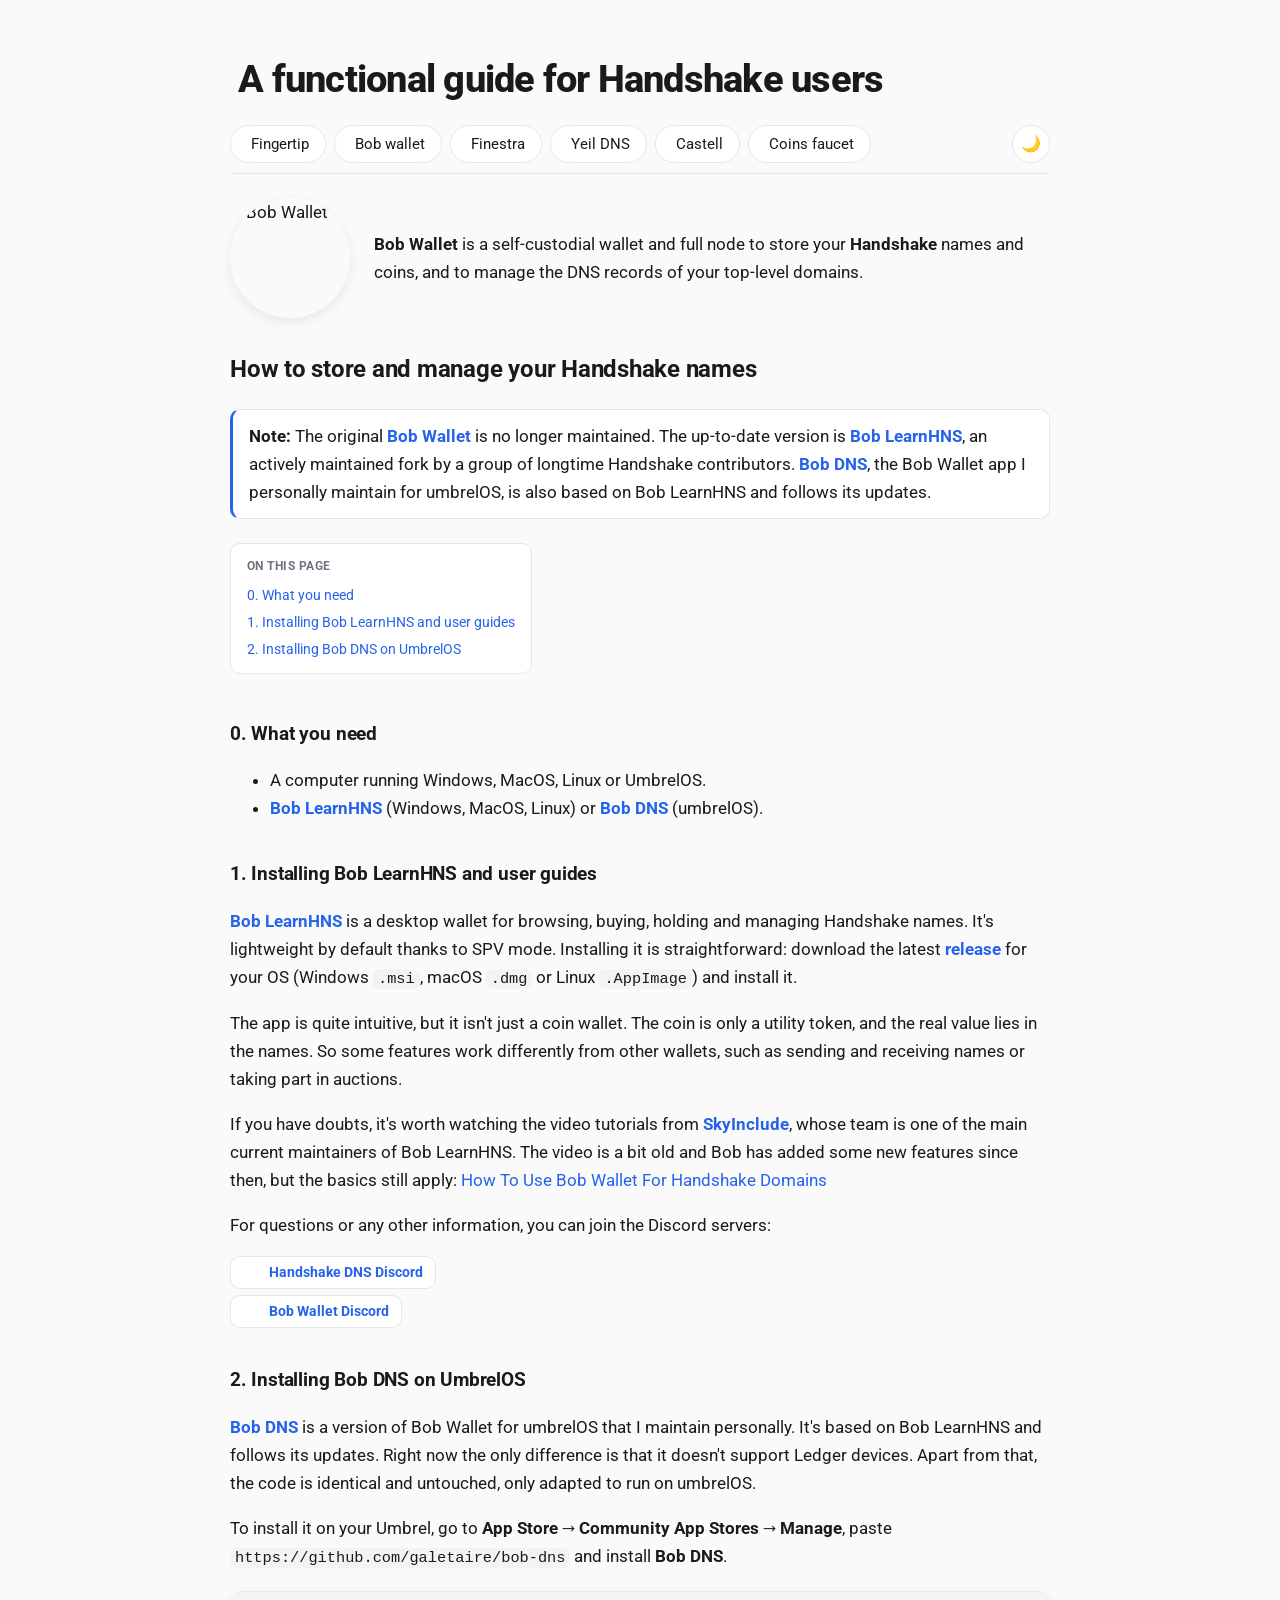
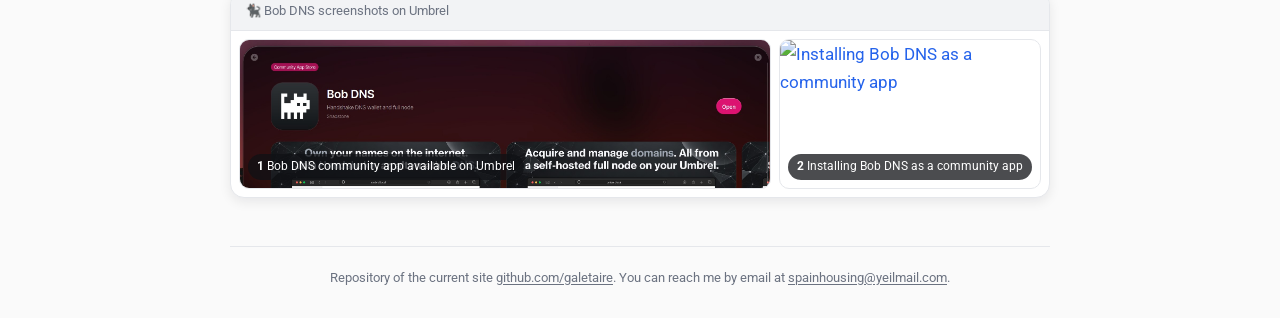
==== bobwallet.html @ e334d0a2 "Add version tags to stylesheet and script links Append ?v=20261119 to the CSS and JS links on every " ====
<!DOCTYPE html>
<html lang="en">
<head>
      <meta charset="UTF-8">
      <script>(function(){try{var t=localStorage.getItem('theme');if(t)document.documentElement.setAttribute('data-theme',t);}catch(e){}})();</script>
      <meta name="viewport" content="width=device-width, initial-scale=1.0">
      <meta name="description" content="Bob Wallet - A functional guide for Handshake users">
      <meta name="lightning" content="lnurlp:galetaire@getalby.com"/>
      <meta property="og:site_name" content="Handshake functional guide"/>
      <meta property="og:description" content="Bob Wallet - A functional guide for Handshake users" />
      <meta property="og:image" content="https://raw.githubusercontent.com/galetaire/galetaireID/refs/heads/main/public/favicon.ico">
      <link href="https://fonts.googleapis.com/css2?family=Roboto:wght@400;700&display=swap" rel="stylesheet">
      <link href="https://fonts.googleapis.com/css?family=Questrial" rel="stylesheet" type="text/css">
      <link href="styles/style.css?v=20261119" rel="stylesheet" type="text/css">
      <title>Bob Wallet - Handshake functional guide</title>
</head>
<body>
  <h1><a class="home-link" href="index.html"><img src="images/handshake-mark.png" class="icon-inline" width="60" alt=""/> A functional guide for Handshake users</a></h1>
<div class="navbar">
  <a href="fingertip.html"><img src="images/fingertip-mark.png" class="icon-inline" width="18" alt=""> Fingertip</a>
  <a href="bobwallet.html"><img src="images/bob-mark.png" class="icon-inline" width="18" alt=""> Bob wallet</a>
  <a href="finestra.html"><img src="images/finestra-mark.png" class="icon-inline" width="18" alt=""> Finestra</a>
  <a href="yeil.html"><img src="images/yeil-mark.png" class="icon-inline" width="20" alt=""> Yeil DNS</a>
  <a href="castell.html"><img src="images/castell-mark.png" class="icon-inline" width="18" alt=""> Castell</a>
  <a href="faucet.html"><img src="images/faucet-mark.png" class="icon-inline" width="18" alt=""> Coins faucet</a>
  <button id="theme-toggle" class="theme-toggle" onclick="toggleTheme()" aria-label="Toggle theme">🌙</button>
</div>

<div class="intro">
  <img src="images/bob-mark.png" alt="Bob Wallet">
  <p><b>Bob Wallet</b> is a self-custodial wallet and full node to store your <b>Handshake</b> names and coins, and to manage the DNS records of your top-level domains.</p>
</div>

<div class="guide">
<h2>How to store and manage your Handshake names</h2>

<blockquote>
  <p><strong>Note:</strong> The original <a href="https://github.com/kyokan/bob-wallet" target="_blank" rel="noopener noreferrer"><strong>Bob Wallet</strong></a> is no longer maintained. The up-to-date version is <a href="https://github.com/shadstoneofficial/bob-wallet/releases" target="_blank" rel="noopener noreferrer"><strong>Bob LearnHNS</strong></a>, an actively maintained fork by a group of longtime Handshake contributors. <a href="https://github.com/galetaire/bob-dns" target="_blank" rel="noopener noreferrer"><strong>Bob DNS</strong></a>, the Bob Wallet app I personally maintain for umbrelOS, is also based on Bob LearnHNS and follows its updates.</p>
</blockquote>

<nav class="toc" aria-label="On this page">
  <b>On this page</b>
  <ul>
    <li><a href="#what-you-need">0. What you need</a></li>
    <li><a href="#installing-learnhns">1. Installing Bob LearnHNS and user guides</a></li>
    <li><a href="#installing-bob-dns">2. Installing Bob DNS on UmbrelOS</a></li>
  </ul>
</nav>

<h3 id="what-you-need">0. What you need</h3>

<ul>
  <li>A computer running Windows, MacOS, Linux or UmbrelOS.</li>
  <li><a href="https://github.com/shadstoneofficial/bob-wallet/releases" target="_blank" rel="noopener noreferrer"><strong>Bob LearnHNS</strong></a> (Windows, MacOS, Linux) or <a href="https://github.com/galetaire/bob-dns" target="_blank" rel="noopener noreferrer"><strong>Bob DNS</strong></a> (umbrelOS).</li>
</ul>

<h3 id="installing-learnhns">1. Installing Bob LearnHNS and user guides</h3>

<p><a href="https://bobwallet.org/" target="_blank" rel="noopener noreferrer"><strong>Bob LearnHNS</strong></a> is a desktop wallet for browsing, buying, holding and managing Handshake names. It's lightweight by default thanks to SPV mode. Installing it is straightforward: download the latest <a href="https://github.com/shadstoneofficial/bob-wallet/releases" target="_blank" rel="noopener noreferrer"><strong>release</strong></a> for your OS (Windows <code>.msi</code>, macOS <code>.dmg</code> or Linux <code>.AppImage</code>) and install it.</p>

<p>The app is quite intuitive, but it isn't just a coin wallet. The coin is only a utility token, and the real value lies in the names. So some features work differently from other wallets, such as sending and receiving names or taking part in auctions.</p>

<p>If you have doubts, it's worth watching the video tutorials from <a href="https://www.youtube.com/playlist?list=PLABGm4mKXzKWaj1tj4YjfBzj-RpR5CeA3" target="_blank" rel="noopener noreferrer"><strong>SkyInclude</strong></a>, whose team is one of the main current maintainers of Bob LearnHNS. The video is a bit old and Bob has added some new features since then, but the basics still apply: <a href="https://youtu.be/SFF_kStTTLY" target="_blank" rel="noopener noreferrer">How To Use Bob Wallet For Handshake Domains</a></p>

<p>For questions or any other information, you can join the Discord servers:</p>

<ul class="contact-list compact">
  <li><img src="images/discord-mark.png" class="icon-inline" width="18" alt=""> <a href="https://discord.gg/DpgpU6d5Fz" target="_blank" rel="noopener noreferrer"><b>Handshake DNS Discord</b></a></li>
  <li><img src="images/discord-mark.png" class="icon-inline" width="18" alt=""> <a href="https://discord.gg/jshdyVVAPk" target="_blank" rel="noopener noreferrer"><b>Bob Wallet Discord</b></a></li>
</ul>

<h3 id="installing-bob-dns">2. Installing Bob DNS on UmbrelOS</h3>

<p><a href="https://github.com/galetaire/bob-dns" target="_blank" rel="noopener noreferrer"><strong>Bob DNS</strong></a> is a version of Bob Wallet for umbrelOS that I maintain personally. It's based on Bob LearnHNS and follows its updates. Right now the only difference is that it doesn't support Ledger devices. Apart from that, the code is identical and untouched, only adapted to run on umbrelOS.</p>

<p>To install it on your Umbrel, go to <strong>App Store</strong> → <strong>Community App Stores</strong> → <strong>Manage</strong>, paste <code>https://github.com/galetaire/bob-dns</code> and install <strong>Bob DNS</strong>.</p>

<div class="window">
  <div class="window-bar">🐈‍⬛ Bob DNS screenshots on Umbrel</div>
  <div class="collage">
    <a class="collage-item wide" href="images/bobdns1.jpg"><img src="images/bobdns1.jpg" alt="Bob DNS community app available on Umbrel" loading="lazy"><span class="collage-caption"><b>1</b> Bob DNS community app available on Umbrel</span></a>
    <a class="collage-item" href="images/bobdns2.png"><img src="images/bobdns2.png" alt="Installing Bob DNS as a community app" loading="lazy"><span class="collage-caption"><b>2</b> Installing Bob DNS as a community app</span></a>
  </div>
</div>
</div>

<!-- Footer-->
<div id="footer">
  Repository of the current site <a href="https://github.com/galetaire/hnsguides" target="_blank" rel="noopener noreferrer">github.com/galetaire</a>. You can reach me by email at <a href="mailto:spainhousing@yeilmail.com">spainhousing@yeilmail.com</a>.
</div>
<script src="theme.js?v=20261119" defer></script>
<script src="collage.js?v=20261119" defer></script>
<script src="sections.js?v=20261119" defer></script>
</body>
</html>
---- styles/style.css ----
:root {
  --bg: #fafafa;
  --surface: #ffffff;
  --surface-2: #f2f3f5;
  --text: #1a1a1a;
  --text-muted: #6b7280;
  --accent: #2563eb;
  --accent-hover: #1d4ed8;
  --accent-soft: rgba(37, 99, 235, 0.1);
  --border: #e5e7eb;
  --radius: 14px;
  --radius-sm: 10px;
  --shadow-sm: 0 1px 2px rgba(15, 17, 21, 0.04), 0 1px 3px rgba(15, 17, 21, 0.06);
  --shadow-md: 0 4px 12px rgba(15, 17, 21, 0.08);
  color-scheme: light dark;
}

@media (prefers-color-scheme: dark) {
  :root {
    --bg: #0f1115;
    --surface: #1a1d23;
    --surface-2: #20242c;
    --text: #e8e9ec;
    --text-muted: #9aa0ab;
    --accent: #60a5fa;
    --accent-hover: #8ec1fb;
    --accent-soft: rgba(96, 165, 250, 0.14);
    --border: #2a2e37;
    --shadow-sm: 0 1px 2px rgba(0, 0, 0, 0.3), 0 1px 3px rgba(0, 0, 0, 0.35);
    --shadow-md: 0 6px 16px rgba(0, 0, 0, 0.4);
  }
}

/* Manual theme override (wins over system preference once the user picks one) */
html[data-theme="light"] {
  --bg: #fafafa;
  --surface: #ffffff;
  --surface-2: #f2f3f5;
  --text: #1a1a1a;
  --text-muted: #6b7280;
  --accent: #2563eb;
  --accent-hover: #1d4ed8;
  --accent-soft: rgba(37, 99, 235, 0.1);
  --border: #e5e7eb;
  --shadow-sm: 0 1px 2px rgba(15, 17, 21, 0.04), 0 1px 3px rgba(15, 17, 21, 0.06);
  --shadow-md: 0 4px 12px rgba(15, 17, 21, 0.08);
}

html[data-theme="dark"] {
  --bg: #0f1115;
  --surface: #1a1d23;
  --surface-2: #20242c;
  --text: #e8e9ec;
  --text-muted: #9aa0ab;
  --accent: #60a5fa;
  --accent-hover: #8ec1fb;
  --accent-soft: rgba(96, 165, 250, 0.14);
  --border: #2a2e37;
  --shadow-sm: 0 1px 2px rgba(0, 0, 0, 0.3), 0 1px 3px rgba(0, 0, 0, 0.35);
  --shadow-md: 0 6px 16px rgba(0, 0, 0, 0.4);
}

* {
  box-sizing: border-box;
}

html {
  font-size: 17px;
  line-height: 1.65;
  scroll-behavior: smooth;
}

::selection {
  background: var(--accent-soft);
  color: var(--text);
}

::-webkit-scrollbar {
  height: 8px;
  width: 8px;
}

::-webkit-scrollbar-track {
  background: transparent;
}

::-webkit-scrollbar-thumb {
  background: var(--border);
  border-radius: 999px;
}

body {
  max-width: 860px;
  width: 100%;
  margin: 0 auto;
  padding: 48px 20px 32px;
  font-family: 'Roboto', 'Questrial', system-ui, -apple-system, sans-serif;
  color: var(--text);
  background: var(--bg);
  transition: background-color 0.2s ease, color 0.2s ease;
}

h1 {
  font-size: clamp(30px, 5vw, 38px);
  font-weight: 800;
  letter-spacing: -0.02em;
  margin: 0 0 4px;
}

h2 {
  font-size: 24px;
  font-weight: 700;
  letter-spacing: -0.01em;
}

h3 {
  font-size: 19px;
  font-weight: 700;
  letter-spacing: -0.01em;
  margin-top: 36px;
  margin-bottom: 12px;
}

.guide h5 {
  margin: 28px 0 10px;
  font-size: 1.05em;
}

p {
  color: var(--text);
}

a:link,
a:visited {
  color: var(--accent);
  text-decoration: none;
  background-image: linear-gradient(var(--accent), var(--accent));
  background-position: 0 100%;
  background-repeat: no-repeat;
  background-size: 0% 1px;
  transition: background-size 0.2s ease, color 0.2s ease;
}

a:hover,
a:focus-visible {
  color: var(--accent-hover);
  background-size: 100% 1px;
}

a:focus-visible,
button:focus-visible {
  outline: 2px solid var(--accent);
  outline-offset: 2px;
}

small {
  color: var(--text-muted);
}

hr {
  border: none;
  border-top: 1px solid var(--border);
  margin: 32px 0;
}

#footer {
  text-align: center;
  font-size: 13px;
  color: var(--text-muted);
  margin-top: 48px;
  padding-top: 20px;
  border-top: 1px solid var(--border);
}

#footer a {
  color: var(--text-muted);
  text-decoration: underline;
  text-underline-offset: 2px;
  background: none;
}

#footer a:hover {
  color: var(--accent);
}

.intro {
  display: flex;
  align-items: center;
  gap: 24px;
  margin: 24px 0;
}

.intro img {
  width: 120px;
  height: 120px;
  border-radius: 50%;
  object-fit: cover;
  box-shadow: var(--shadow-md);
  flex-shrink: 0;
}

.intro p {
  margin: 0;
}

table {
  width: 100%;
  border-collapse: separate;
  border-spacing: 0;
  word-wrap: break-word;
  margin: 20px 0;
  font-size: 15px;
  overflow-x: auto;
  background: var(--surface);
  border: 1px solid var(--border);
  border-radius: var(--radius);
  overflow: hidden;
}

th,
td {
  padding: 10px 20px;
  text-align: left;
  border-bottom: 1px solid var(--border);
}

th {
  background-color: var(--bg);
  font-weight: 700;
  font-size: 13px;
  text-transform: uppercase;
  letter-spacing: 0.04em;
  color: var(--text-muted);
}

tr:last-child td {
  border-bottom: none;
}

td a {
  color: var(--accent);
  text-decoration: none;
}

td a:hover {
  text-decoration: underline;
}

/* Contact list */
.contact-list {
  list-style: none;
  margin: 16px 0;
  padding: 0;
  display: flex;
  flex-direction: column;
  gap: 10px;
}

.contact-list li {
  display: flex;
  align-items: center;
  gap: 10px;
  background: var(--surface);
  border: 1px solid var(--border);
  border-radius: 10px;
  padding: 10px 14px;
  font-size: 15px;
}

.icon-inline {
  vertical-align: middle;
}

/* Home page header: title and theme toggle, no menu */
.home-header {
  display: flex;
  align-items: center;
  justify-content: space-between;
  gap: 16px;
  padding-bottom: 16px;
  margin-bottom: 24px;
  border-bottom: 1px solid var(--border);
}

.home-header h1 {
  margin: 0;
}

.home-header .theme-toggle {
  flex-shrink: 0;
}

/* Navbar */
.navbar {
  padding: 10px 0;
  display: flex;
  flex-wrap: wrap;
  justify-content: flex-start;
  align-items: center;
  gap: 8px;
  border-bottom: 1px solid var(--border);
  margin-bottom: 24px;
}

.navbar a:link,
.navbar a:visited,
.navbar button,
.home-header .theme-toggle {
  display: inline-block;
  line-height: normal;
  text-decoration: none;
  background-image: none;
  background-color: var(--surface);
  color: var(--text);
  border: 1px solid var(--border);
  padding: 9px 16px;
  border-radius: 999px;
  cursor: pointer;
  transition: background-color 0.2s ease, border-color 0.2s ease, transform 0.15s ease, box-shadow 0.2s ease;
  font-size: 15px;
  font-family: 'Roboto', sans-serif;
}

.navbar a:hover,
.navbar button:hover,
.home-header .theme-toggle:hover {
  color: var(--text);
  background-color: var(--bg);
  border-color: var(--accent);
  transform: translateY(-1px);
  box-shadow: var(--shadow-sm);
}

.navbar a:active,
.navbar button:active,
.home-header .theme-toggle:active {
  transform: translateY(0);
}

/* More specific than the shared navbar button rules, so the toggle stays a centred circle at every width. */
.navbar .theme-toggle,
.home-header .theme-toggle {
  margin-left: auto;
  width: 38px;
  height: 38px;
  padding: 0;
  display: inline-flex;
  align-items: center;
  justify-content: center;
  font-size: 16px;
  line-height: 1;
}

/* Long-form guides (github.html) */
.guide h2 {
  margin-top: 32px;
}

.guide img {
  display: block;
  max-width: 100%;
  height: auto;
  margin: 16px 0;
  border: 1px solid var(--border);
  border-radius: var(--radius-sm);
}

.guide blockquote {
  margin: 20px 0;
  padding: 12px 16px;
  background: var(--surface);
  border: 1px solid var(--border);
  border-left: 3px solid var(--accent);
  border-radius: var(--radius-sm);
}

.guide blockquote p {
  margin: 0;
}

.guide code {
  padding: 1px 5px;
  font-family: ui-monospace, SFMono-Regular, Menlo, monospace;
  font-size: 0.9em;
  background: var(--surface-2);
  border-radius: 6px;
}

.guide pre {
  padding: 12px 16px;
  overflow-x: auto;
  background: var(--surface-2);
  border: 1px solid var(--border);
  border-radius: var(--radius-sm);
}

.guide pre code {
  padding: 0;
  background: none;
}

/* Site logo and title, links back to the home page */
.home-link:link,
.home-link:visited {
  color: var(--text);
  background-image: none;
}

.home-link:hover,
.home-link:focus-visible {
  color: var(--accent-hover);
}

/* Small "On this page" index for guide sections */
.toc {
  display: inline-block;
  margin: 4px 0 8px;
  padding: 10px 16px;
  font-size: 14px;
  background: var(--surface);
  border: 1px solid var(--border);
  border-radius: var(--radius-sm);
}

.toc b {
  font-size: 12px;
  text-transform: uppercase;
  letter-spacing: 0.04em;
  color: var(--text-muted);
}

.toc ul {
  margin: 4px 0 0;
  padding: 0;
  list-style: none;
}

.toc ul ul {
  margin: 2px 0 2px 4px;
  padding-left: 12px;
  font-size: 13px;
  border-left: 1px solid var(--border);
}

.toc li {
  padding: 2px 0;
}

/* Window-style image collage, click an image to enlarge (collage.js) */
.window {
  margin: 20px 0;
  overflow: hidden;
  background: var(--surface);
  border: 1px solid var(--border);
  border-radius: var(--radius);
  box-shadow: var(--shadow-md);
}

.window-bar {
  display: flex;
  align-items: center;
  gap: 12px;
  padding: 8px 14px;
  font-size: 13px;
  color: var(--text-muted);
  background: var(--surface-2);
  border-bottom: 1px solid var(--border);
}

.collage {
  display: grid;
  grid-template-columns: repeat(3, 1fr);
  grid-auto-rows: 150px;
  grid-auto-flow: dense;
  gap: 8px;
  padding: 8px;
}

.collage-item:link,
.collage-item:visited {
  position: relative;
  display: block;
  overflow: hidden;
  background-image: none;
  border: 1px solid var(--border);
  border-radius: var(--radius-sm);
}

.collage-item.wide {
  grid-column: span 2;
}

.collage-item.tall {
  grid-row: span 2;
}

.guide .collage-item img {
  display: block;
  width: 100%;
  height: 100%;
  margin: 0;
  object-fit: cover;
  object-position: top left;
  border: none;
  border-radius: 0;
  transition: transform 0.25s ease;
}

.collage-item:hover img,
.collage-item:focus-visible img {
  transform: scale(1.04);
}

.collage-caption {
  position: absolute;
  left: 8px;
  bottom: 8px;
  max-width: calc(100% - 16px);
  padding: 3px 9px;
  font-size: 12px;
  color: #fff;
  background: rgba(15, 17, 21, 0.75);
  border-radius: 999px;
}

.lightbox {
  max-width: min(1100px, 94vw);
  padding: 12px;
  color: var(--text);
  background: var(--surface);
  border: 1px solid var(--border);
  border-radius: var(--radius);
}

.lightbox::backdrop {
  background: rgba(0, 0, 0, 0.75);
}

.lightbox img {
  display: block;
  max-width: 100%;
  max-height: 78vh;
  margin: 0 auto;
  border-radius: var(--radius-sm);
}

.lightbox-bar {
  display: flex;
  align-items: center;
  justify-content: space-between;
  gap: 12px;
  margin-top: 10px;
}

.lightbox-caption {
  margin: 0;
  font-size: 14px;
  text-align: center;
}

.lightbox button {
  font: inherit;
  cursor: pointer;
  color: var(--text);
  background: var(--surface-2);
  border: 1px solid var(--border);
  border-radius: 999px;
  padding: 4px 12px;
}

.lightbox-close {
  display: block;
  margin: 0 0 10px auto;
}

@media (max-width: 600px) {
  .collage {
    grid-template-columns: repeat(2, 1fr);
    grid-auto-rows: 120px;
  }
}

/* Collapsible guide subsections (sections.js) */
.section-toggle {
  display: flex;
  align-items: center;
  justify-content: space-between;
  gap: 12px;
  width: 100%;
  padding: 10px 14px;
  font: inherit;
  text-align: left;
  color: inherit;
  cursor: pointer;
  background: var(--surface);
  border: 1px solid var(--border);
  border-radius: var(--radius-sm);
  transition: border-color 0.2s ease;
}

.section-toggle:hover {
  border-color: var(--accent);
}

.section-toggle::after {
  content: "›";
  font-size: 1.3em;
  line-height: 1;
  color: var(--text-muted);
  transition: transform 0.2s ease;
}

.section-toggle[aria-expanded="true"]::after {
  transform: rotate(90deg);
}

.guide h4:has(.section-toggle) {
  margin: 12px 0;
}

.section-body {
  padding: 0 4px 8px;
}

/* Slim link boxes that only take the width they need (bobwallet.html Discord links) */
.contact-list.compact {
  align-items: flex-start;
  gap: 6px;
}

/* Small icons inside guides are not screenshots: no frame or spacing */
.guide img.icon-inline {
  display: inline;
  margin: 0;
  border: none;
  border-radius: 0;
}

.contact-list.compact li {
  gap: 8px;
  padding: 4px 12px;
  font-size: 14px;
}

/* Faucet request form (faucet.js) */
.faucet-form {
  display: flex;
  flex-direction: column;
  gap: 6px;
  max-width: 520px;
  margin: 20px 0;
  padding: 20px 24px;
  background: var(--surface);
  border: 1px solid var(--border);
  border-radius: var(--radius);
  box-shadow: var(--shadow-sm);
}

.faucet-form label {
  margin-top: 10px;
  font-size: 14px;
  font-weight: 700;
}

.faucet-form input[type="text"] {
  width: 100%;
  padding: 9px 12px;
  font: inherit;
  font-size: 15px;
  color: var(--text);
  background: var(--bg);
  border: 1px solid var(--border);
  border-radius: var(--radius-sm);
}

.faucet-form input[type="text"]:focus {
  outline: 2px solid var(--accent);
  outline-offset: 1px;
}

.faucet-form input[type="text"]:user-invalid {
  border-color: #dc2626;
}

.faucet-form .field-hint {
  font-size: 12px;
}

.faucet-trap {
  display: none;
}

.faucet-form button {
  align-self: flex-start;
  margin-top: 14px;
  padding: 9px 20px;
  font: inherit;
  font-size: 15px;
  font-weight: 700;
  color: #fff;
  cursor: pointer;
  background: #16a34a;
  border: none;
  border-radius: 999px;
}

.faucet-form button:hover {
  background: #15803d;
}

.faucet-form button.empty,
.faucet-form button.empty:hover,
.faucet-form button.empty:disabled {
  color: var(--text-muted);
  cursor: not-allowed;
  background: var(--surface-2);
  border: 1px solid var(--border);
  opacity: 1;
}

.faucet-counter {
  display: inline-block;
  margin: 4px 0 0;
  padding: 6px 14px;
  font-size: 14px;
  background: var(--surface);
  border: 1px solid var(--border);
  border-radius: 999px;
}

.faucet-counter[hidden] {
  display: none;
}

.faucet-form button:disabled {
  opacity: 0.6;
  cursor: wait;
}

.faucet-status {
  min-height: 1.4em;
  margin: 4px 0 0;
  font-size: 14px;
}

.faucet-status.ok {
  color: #16a34a;
}

.faucet-status.error {
  color: #dc2626;
}

/* Extra space between long bullet points in guides */
.guide ul.spaced li + li {
  margin-top: 12px;
}

/* Guide cards on the home page */
.guide-cards {
  display: grid;
  grid-template-columns: repeat(auto-fill, minmax(230px, 1fr));
  gap: 20px;
  margin: 28px 0 0;
  padding: 0;
  list-style: none;
}

.guide-card {
  position: relative;
  display: flex;
  flex-direction: column;
  padding: 16px;
  background: var(--surface);
  border: 3px solid var(--border);
  border-radius: var(--radius);
  transition: border-color 0.2s ease, transform 0.2s ease, box-shadow 0.2s ease;
}

.guide-card:hover,
.guide-card:focus-within {
  border-color: var(--accent);
  transform: translateY(-3px);
  box-shadow: var(--shadow-md);
}

.guide-card h2 {
  margin: 0;
  font-size: 19px;
  line-height: 1.3;
}

.card-number {
  font-size: 13px;
  font-weight: 400;
  color: var(--text-muted);
}

.guide-card .card-link:link,
.guide-card .card-link:visited {
  color: var(--text);
  background-image: none;
}

/* The title link covers the whole card, so the card is one big click target. */
.card-link::after {
  content: "";
  position: absolute;
  inset: 0;
  border-radius: inherit;
}

.card-link:focus-visible {
  outline: none;
}

.guide-card:has(.card-link:focus-visible) {
  outline: 2px solid var(--accent);
  outline-offset: 3px;
}

.card-page {
  margin-top: 2px;
  font-family: ui-monospace, SFMono-Regular, Menlo, monospace;
  font-size: 12px;
  color: var(--text-muted);
}

.card-banner {
  display: flex;
  align-items: center;
  justify-content: center;
  height: 96px;
  margin: 12px 0;
  border-radius: var(--radius-sm);
  background: linear-gradient(to right, var(--from), var(--to));
}

.card-logo {
  display: block;
  filter: drop-shadow(0 3px 6px rgba(0, 0, 0, 0.25));
}

.guide-card p {
  margin: 0;
  font-size: 14px;
  line-height: 1.55;
  color: var(--text-muted);
}

/* Links inside the description stay clickable above the card-wide link. */
.guide-card p a {
  position: relative;
  z-index: 1;
}

.card-fingertip { --from: #6d3fc0; --to: #e2338f; }
.card-bob { --from: #1f2937; --to: #5b6576; }
.card-finestra { --from: #2559c9; --to: #5fa3f0; }
.card-yeil { --from: #3d3a33; --to: #9a917e; }
.card-castell { --from: #2e1d10; --to: #6e4626; }
.card-faucet { --from: #0b6f8a; --to: #3fc6df; }

/* The GitHub mark is black: show it white on dark backgrounds */
html[data-theme="dark"] img[src$="github-mark.svg"] {
  filter: invert(1);
}

@media (prefers-color-scheme: dark) {
  html:not([data-theme="light"]) img[src$="github-mark.svg"] {
    filter: invert(1);
  }
}

/* Mobile Responsiveness */
@media (max-width: 768px) {
  html {
    font-size: 15px;
  }

  body {
    width: 100%;
    padding: 32px 16px 24px;
  }

  h1 {
    line-height: 1.15;
  }

  h2 {
    font-size: 20px;
  }

  .intro {
    flex-direction: column;
    align-items: flex-start;
    gap: 16px;
  }

  .intro img {
    width: 96px;
    height: 96px;
  }

  .navbar {
    display: flex;
    flex-wrap: wrap;
    justify-content: flex-start;
  }

  .navbar a:link,
  .navbar a:visited,
  .navbar button {
    font-size: 14px;
    padding: 8px 14px;
    width: auto;
  }

  table {
    font-size: 14px;
  }

  th,
  td {
    padding: 8px 12px;
  }
}
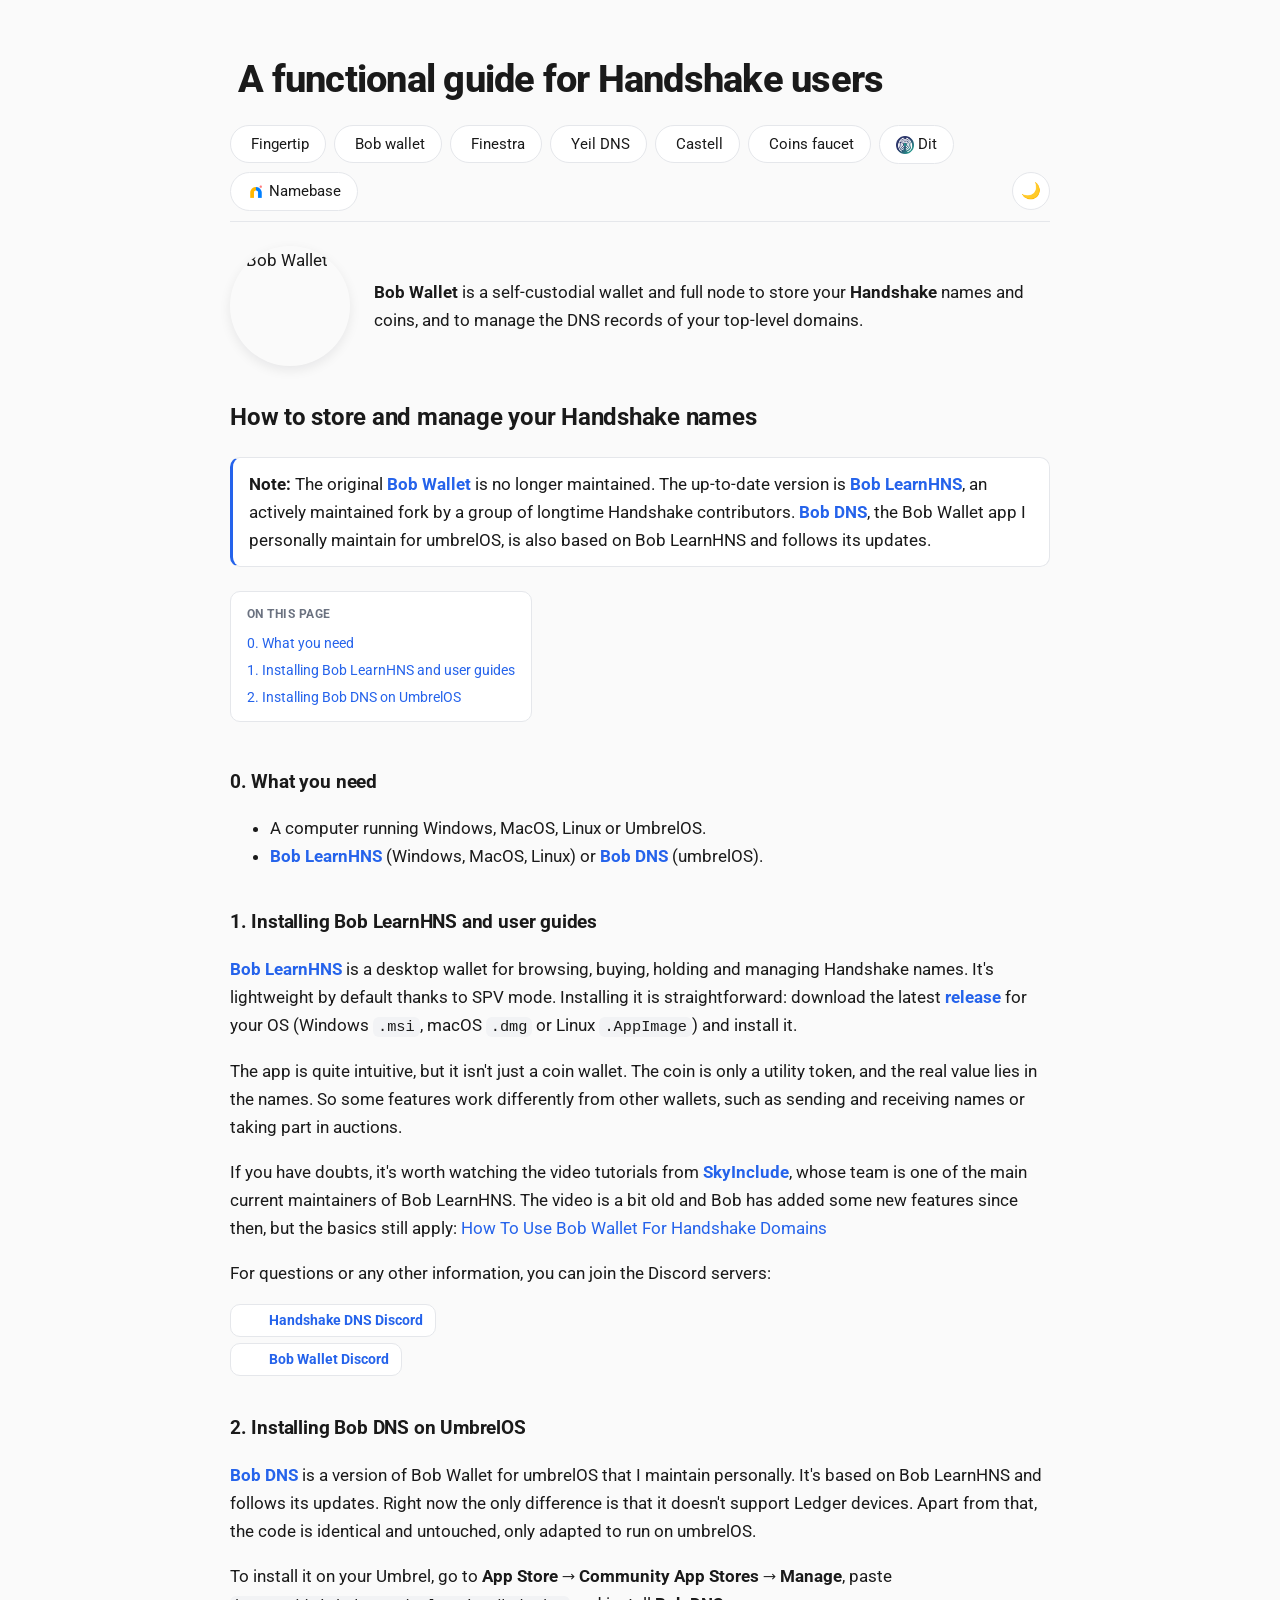
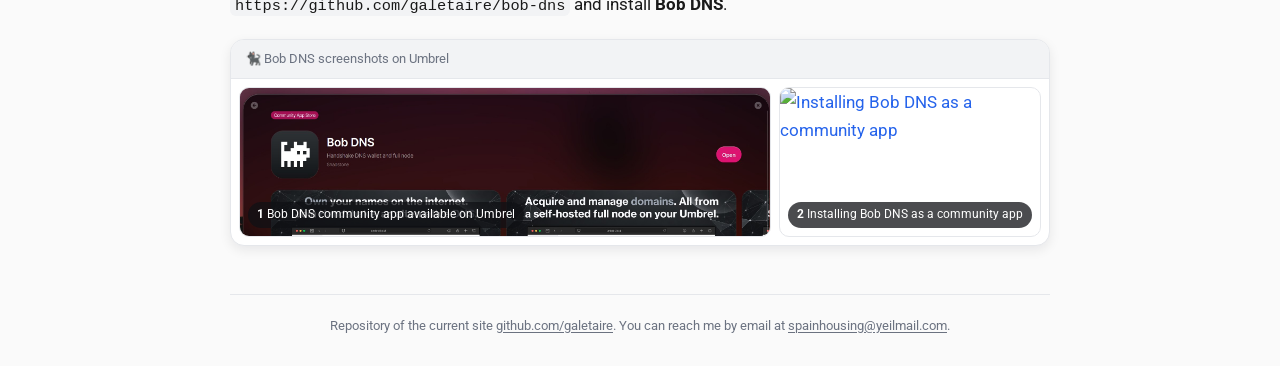
==== commit 5f5a7fa3: "Add Dit and Namebase guides Add Dit and Namebase cards to the home page with matching banner colours" ====
--- a/bobwallet.html
+++ b/bobwallet.html
@@ -11,7 +11,7 @@
       <meta property="og:image" content="https://raw.githubusercontent.com/galetaire/galetaireID/refs/heads/main/public/favicon.ico">
       <link href="https://fonts.googleapis.com/css2?family=Roboto:wght@400;700&display=swap" rel="stylesheet">
       <link href="https://fonts.googleapis.com/css?family=Questrial" rel="stylesheet" type="text/css">
-      <link href="styles/style.css?v=20261119" rel="stylesheet" type="text/css">
+      <link href="styles/style.css?v=20261119c" rel="stylesheet" type="text/css">
       <title>Bob Wallet - Handshake functional guide</title>
 </head>
 <body>
@@ -23,6 +23,8 @@
   <a href="yeil.html"><img src="images/yeil-mark.png" class="icon-inline" width="20" alt=""> Yeil DNS</a>
   <a href="castell.html"><img src="images/castell-mark.png" class="icon-inline" width="18" alt=""> Castell</a>
   <a href="faucet.html"><img src="images/faucet-mark.png" class="icon-inline" width="18" alt=""> Coins faucet</a>
+  <a href="dit.html"><img src="images/dit-mark.png" class="icon-inline" width="18" alt=""> Dit</a>
+  <a href="namebase.html"><img src="images/namebase-mark.png" class="icon-inline" width="18" alt=""> Namebase</a>
   <button id="theme-toggle" class="theme-toggle" onclick="toggleTheme()" aria-label="Toggle theme">🌙</button>
 </div>
 
@@ -88,8 +90,8 @@
 <div id="footer">
   Repository of the current site <a href="https://github.com/galetaire/hnsguides" target="_blank" rel="noopener noreferrer">github.com/galetaire</a>. You can reach me by email at <a href="mailto:spainhousing@yeilmail.com">spainhousing@yeilmail.com</a>.
 </div>
-<script src="theme.js?v=20261119" defer></script>
-<script src="collage.js?v=20261119" defer></script>
-<script src="sections.js?v=20261119" defer></script>
+<script src="theme.js?v=20261119c" defer></script>
+<script src="collage.js?v=20261119c" defer></script>
+<script src="sections.js?v=20261119c" defer></script>
 </body>
 </html>
--- a/styles/style.css
+++ b/styles/style.css
@@ -860,14 +860,18 @@
 .card-yeil { --from: #3d3a33; --to: #9a917e; }
 .card-castell { --from: #2e1d10; --to: #6e4626; }
 .card-faucet { --from: #0b6f8a; --to: #3fc6df; }
-
-/* The GitHub mark is black: show it white on dark backgrounds */
-html[data-theme="dark"] img[src$="github-mark.svg"] {
+.card-dit { --from: #57d3b8; --to: #c4f2e6; }
+.card-namebase { --from: #ffb21e; --to: #1f7bf2; }
+
+/* The GitHub and Vercel marks are black: show them white on dark backgrounds */
+html[data-theme="dark"] img[src$="github-mark.svg"],
+html[data-theme="dark"] img[src$="vercel-mark.png"] {
   filter: invert(1);
 }
 
 @media (prefers-color-scheme: dark) {
-  html:not([data-theme="light"]) img[src$="github-mark.svg"] {
+  html:not([data-theme="light"]) img[src$="github-mark.svg"],
+  html:not([data-theme="light"]) img[src$="vercel-mark.png"] {
     filter: invert(1);
   }
 }
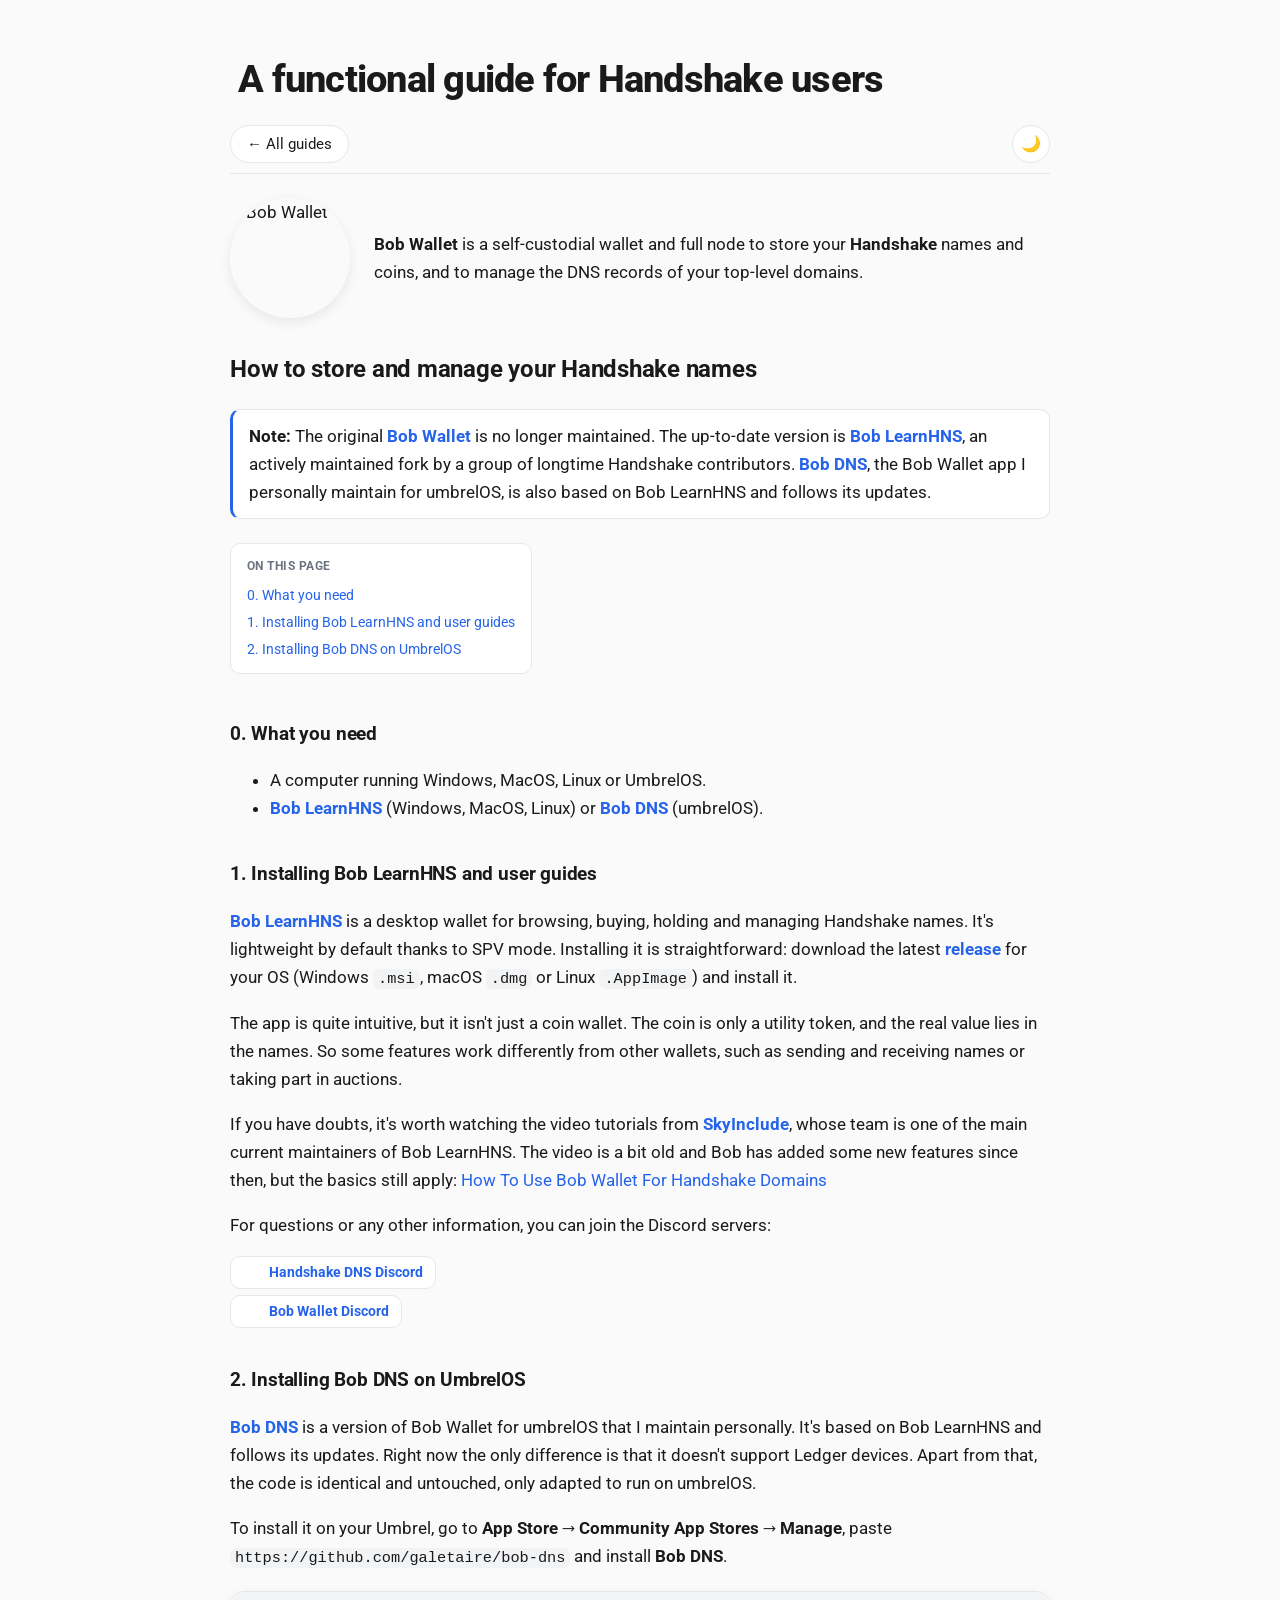
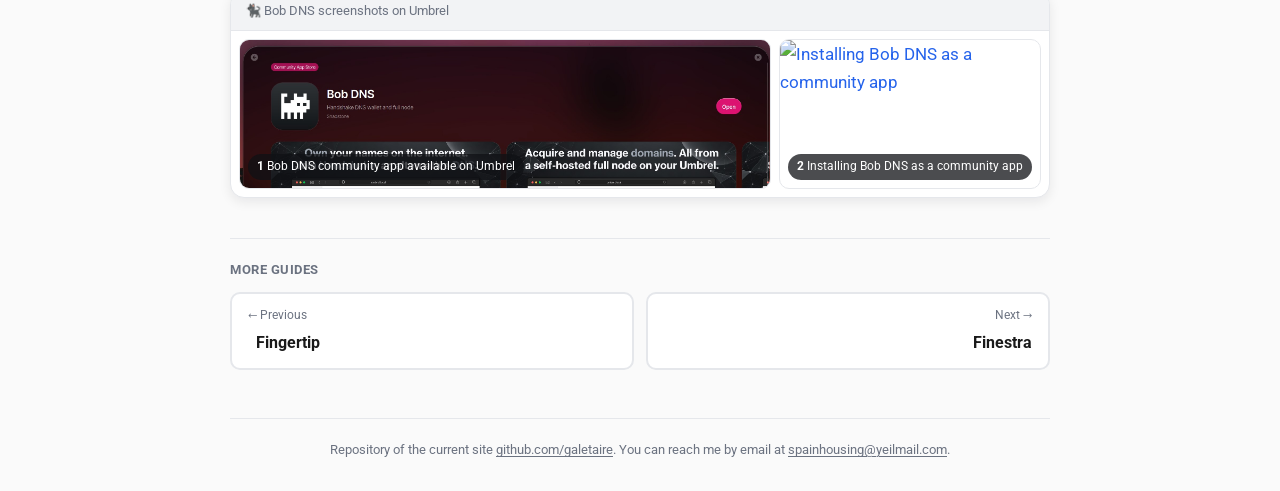
==== commit df8c0282: "Replace guide menus with a back link and add More guides Swap the full menu on each guide page for a" ====
--- a/bobwallet.html
+++ b/bobwallet.html
@@ -11,20 +11,13 @@
       <meta property="og:image" content="https://raw.githubusercontent.com/galetaire/galetaireID/refs/heads/main/public/favicon.ico">
       <link href="https://fonts.googleapis.com/css2?family=Roboto:wght@400;700&display=swap" rel="stylesheet">
       <link href="https://fonts.googleapis.com/css?family=Questrial" rel="stylesheet" type="text/css">
-      <link href="styles/style.css?v=20261119c" rel="stylesheet" type="text/css">
+      <link href="styles/style.css?v=20261119d" rel="stylesheet" type="text/css">
       <title>Bob Wallet - Handshake functional guide</title>
 </head>
 <body>
   <h1><a class="home-link" href="index.html"><img src="images/handshake-mark.png" class="icon-inline" width="60" alt=""/> A functional guide for Handshake users</a></h1>
-<div class="navbar">
-  <a href="fingertip.html"><img src="images/fingertip-mark.png" class="icon-inline" width="18" alt=""> Fingertip</a>
-  <a href="bobwallet.html"><img src="images/bob-mark.png" class="icon-inline" width="18" alt=""> Bob wallet</a>
-  <a href="finestra.html"><img src="images/finestra-mark.png" class="icon-inline" width="18" alt=""> Finestra</a>
-  <a href="yeil.html"><img src="images/yeil-mark.png" class="icon-inline" width="20" alt=""> Yeil DNS</a>
-  <a href="castell.html"><img src="images/castell-mark.png" class="icon-inline" width="18" alt=""> Castell</a>
-  <a href="faucet.html"><img src="images/faucet-mark.png" class="icon-inline" width="18" alt=""> Coins faucet</a>
-  <a href="dit.html"><img src="images/dit-mark.png" class="icon-inline" width="18" alt=""> Dit</a>
-  <a href="namebase.html"><img src="images/namebase-mark.png" class="icon-inline" width="18" alt=""> Namebase</a>
+<div class="page-bar">
+  <a class="back-link" href="index.html">← All guides</a>
   <button id="theme-toggle" class="theme-toggle" onclick="toggleTheme()" aria-label="Toggle theme">🌙</button>
 </div>
 
@@ -86,12 +79,20 @@
 </div>
 </div>
 
+<nav class="more-guides" aria-label="More guides">
+  <h2>More guides</h2>
+  <div class="more-guides-links">
+    <a class="more-guide prev" href="fingertip.html"><span class="more-label">← Previous</span><span class="more-name"><img src="images/fingertip-mark.png" class="icon-inline" width="22" alt=""> Fingertip</span></a>
+    <a class="more-guide next" href="finestra.html"><span class="more-label">Next →</span><span class="more-name"><img src="images/finestra-mark.png" class="icon-inline" width="22" alt=""> Finestra</span></a>
+  </div>
+</nav>
+
 <!-- Footer-->
 <div id="footer">
   Repository of the current site <a href="https://github.com/galetaire/hnsguides" target="_blank" rel="noopener noreferrer">github.com/galetaire</a>. You can reach me by email at <a href="mailto:spainhousing@yeilmail.com">spainhousing@yeilmail.com</a>.
 </div>
-<script src="theme.js?v=20261119c" defer></script>
-<script src="collage.js?v=20261119c" defer></script>
-<script src="sections.js?v=20261119c" defer></script>
+<script src="theme.js?v=20261119d" defer></script>
+<script src="collage.js?v=20261119d" defer></script>
+<script src="sections.js?v=20261119d" defer></script>
 </body>
 </html>
--- a/styles/style.css
+++ b/styles/style.css
@@ -290,21 +290,20 @@
   flex-shrink: 0;
 }
 
-/* Navbar */
-.navbar {
+/* Guide pages' top bar: back to the cards, and the theme toggle */
+.page-bar {
   padding: 10px 0;
   display: flex;
-  flex-wrap: wrap;
-  justify-content: flex-start;
+  justify-content: space-between;
   align-items: center;
   gap: 8px;
   border-bottom: 1px solid var(--border);
   margin-bottom: 24px;
 }
 
-.navbar a:link,
-.navbar a:visited,
-.navbar button,
+.page-bar a:link,
+.page-bar a:visited,
+.page-bar button,
 .home-header .theme-toggle {
   display: inline-block;
   line-height: normal;
@@ -321,8 +320,8 @@
   font-family: 'Roboto', sans-serif;
 }
 
-.navbar a:hover,
-.navbar button:hover,
+.page-bar a:hover,
+.page-bar button:hover,
 .home-header .theme-toggle:hover {
   color: var(--text);
   background-color: var(--bg);
@@ -331,14 +330,14 @@
   box-shadow: var(--shadow-sm);
 }
 
-.navbar a:active,
-.navbar button:active,
+.page-bar a:active,
+.page-bar button:active,
 .home-header .theme-toggle:active {
   transform: translateY(0);
 }
 
-/* More specific than the shared navbar button rules, so the toggle stays a centred circle at every width. */
-.navbar .theme-toggle,
+/* More specific than the shared top bar rules, so the toggle stays a centred circle at every width. */
+.page-bar .theme-toggle,
 .home-header .theme-toggle {
   margin-left: auto;
   width: 38px;
@@ -876,6 +875,68 @@
   }
 }
 
+/* Previous and next guide, at the end of each guide */
+.more-guides {
+  margin-top: 40px;
+  padding-top: 20px;
+  border-top: 1px solid var(--border);
+}
+
+.more-guides h2 {
+  margin: 0 0 12px;
+  font-size: 13px;
+  font-weight: 700;
+  letter-spacing: 0.04em;
+  text-transform: uppercase;
+  color: var(--text-muted);
+}
+
+.more-guides-links {
+  display: grid;
+  grid-template-columns: 1fr 1fr;
+  gap: 12px;
+}
+
+.more-guide:link,
+.more-guide:visited {
+  display: flex;
+  flex-direction: column;
+  gap: 4px;
+  padding: 12px 16px;
+  color: var(--text);
+  background: var(--surface);
+  background-image: none;
+  border: 2px solid var(--border);
+  border-radius: var(--radius-sm);
+  transition: border-color 0.2s ease, transform 0.2s ease;
+}
+
+.more-guide:hover,
+.more-guide:focus-visible {
+  color: var(--text);
+  border-color: var(--accent);
+  transform: translateY(-2px);
+}
+
+.more-guide.next {
+  align-items: flex-end;
+  text-align: right;
+}
+
+.more-label {
+  font-size: 12px;
+  color: var(--text-muted);
+}
+
+.more-name {
+  font-size: 16px;
+  font-weight: 700;
+}
+
+.more-name .icon-inline {
+  margin-right: 4px;
+}
+
 /* Mobile Responsiveness */
 @media (max-width: 768px) {
   html {
@@ -906,20 +967,18 @@
     height: 96px;
   }
 
-  .navbar {
-    display: flex;
-    flex-wrap: wrap;
-    justify-content: flex-start;
-  }
-
-  .navbar a:link,
-  .navbar a:visited,
-  .navbar button {
+  .page-bar a:link,
+  .page-bar a:visited,
+  .page-bar button {
     font-size: 14px;
     padding: 8px 14px;
     width: auto;
   }
 
+  .more-guides-links {
+    grid-template-columns: 1fr;
+  }
+
   table {
     font-size: 14px;
   }
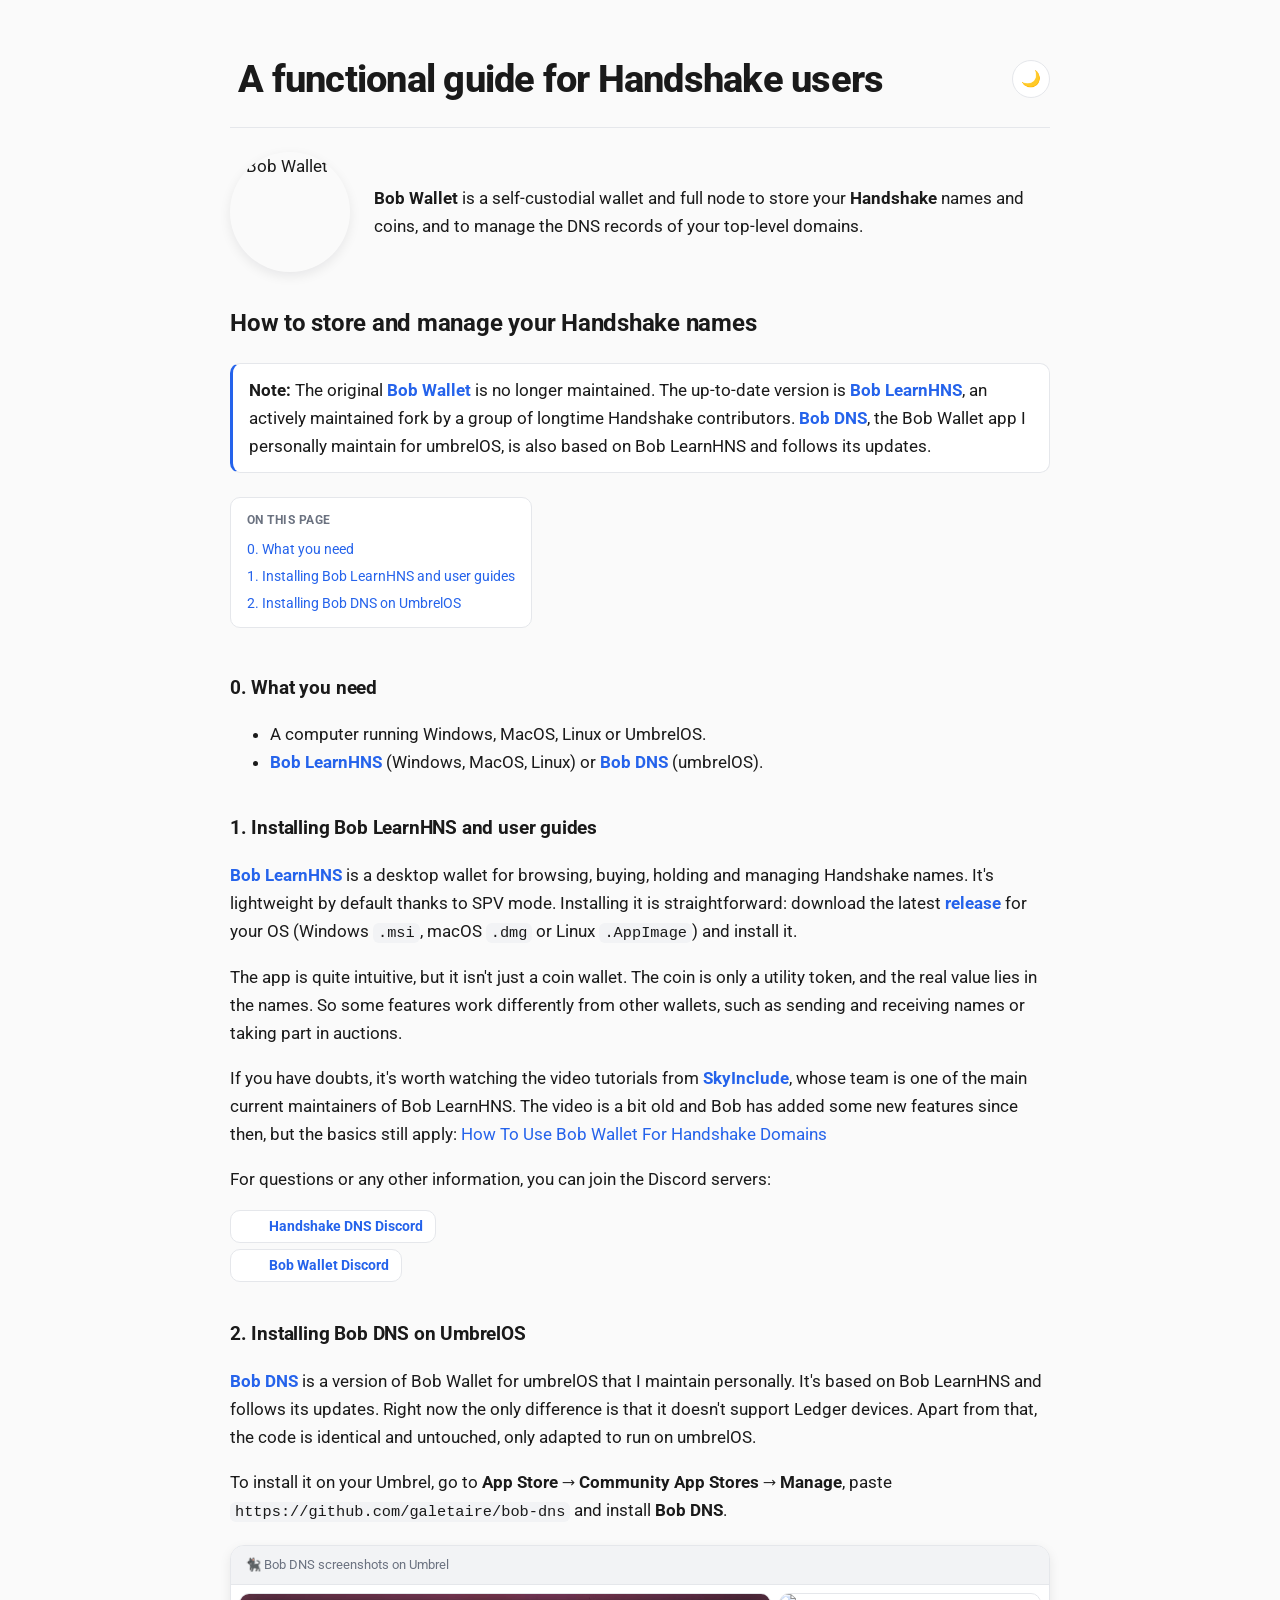
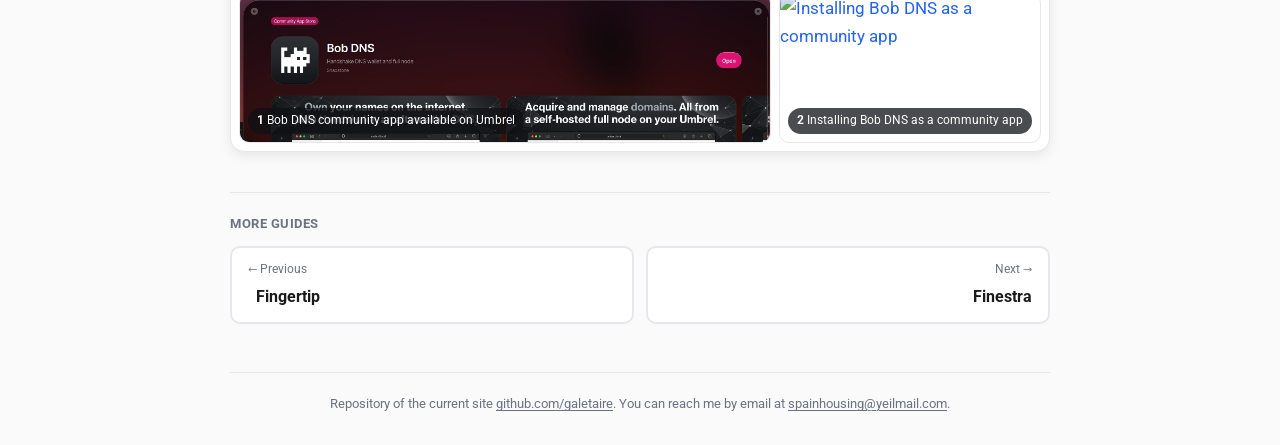
==== commit 2170533c: "Put the theme toggle beside the title on every page Remove the All guides link from the guide pages " ====
--- a/bobwallet.html
+++ b/bobwallet.html
@@ -11,15 +11,14 @@
       <meta property="og:image" content="https://raw.githubusercontent.com/galetaire/galetaireID/refs/heads/main/public/favicon.ico">
       <link href="https://fonts.googleapis.com/css2?family=Roboto:wght@400;700&display=swap" rel="stylesheet">
       <link href="https://fonts.googleapis.com/css?family=Questrial" rel="stylesheet" type="text/css">
-      <link href="styles/style.css?v=20261119d" rel="stylesheet" type="text/css">
+      <link href="styles/style.css?v=20261119e" rel="stylesheet" type="text/css">
       <title>Bob Wallet - Handshake functional guide</title>
 </head>
 <body>
+<header class="site-header">
   <h1><a class="home-link" href="index.html"><img src="images/handshake-mark.png" class="icon-inline" width="60" alt=""/> A functional guide for Handshake users</a></h1>
-<div class="page-bar">
-  <a class="back-link" href="index.html">← All guides</a>
   <button id="theme-toggle" class="theme-toggle" onclick="toggleTheme()" aria-label="Toggle theme">🌙</button>
-</div>
+</header>
 
 <div class="intro">
   <img src="images/bob-mark.png" alt="Bob Wallet">
@@ -91,8 +90,8 @@
 <div id="footer">
   Repository of the current site <a href="https://github.com/galetaire/hnsguides" target="_blank" rel="noopener noreferrer">github.com/galetaire</a>. You can reach me by email at <a href="mailto:spainhousing@yeilmail.com">spainhousing@yeilmail.com</a>.
 </div>
-<script src="theme.js?v=20261119d" defer></script>
-<script src="collage.js?v=20261119d" defer></script>
-<script src="sections.js?v=20261119d" defer></script>
+<script src="theme.js?v=20261119e" defer></script>
+<script src="collage.js?v=20261119e" defer></script>
+<script src="sections.js?v=20261119e" defer></script>
 </body>
 </html>
--- a/styles/style.css
+++ b/styles/style.css
@@ -271,8 +271,8 @@
   vertical-align: middle;
 }
 
-/* Home page header: title and theme toggle, no menu */
-.home-header {
+/* Site header on every page: title on the left, theme toggle on the right */
+.site-header {
   display: flex;
   align-items: center;
   justify-content: space-between;
@@ -282,72 +282,38 @@
   border-bottom: 1px solid var(--border);
 }
 
-.home-header h1 {
+.site-header h1 {
   margin: 0;
 }
 
-.home-header .theme-toggle {
+.theme-toggle {
   flex-shrink: 0;
-}
-
-/* Guide pages' top bar: back to the cards, and the theme toggle */
-.page-bar {
-  padding: 10px 0;
-  display: flex;
-  justify-content: space-between;
+  display: inline-flex;
   align-items: center;
-  gap: 8px;
-  border-bottom: 1px solid var(--border);
-  margin-bottom: 24px;
-}
-
-.page-bar a:link,
-.page-bar a:visited,
-.page-bar button,
-.home-header .theme-toggle {
-  display: inline-block;
-  line-height: normal;
-  text-decoration: none;
-  background-image: none;
+  justify-content: center;
+  width: 38px;
+  height: 38px;
+  padding: 0;
+  font-family: 'Roboto', sans-serif;
+  font-size: 16px;
+  line-height: 1;
+  color: var(--text);
   background-color: var(--surface);
-  color: var(--text);
-  border: 1px solid var(--border);
-  padding: 9px 16px;
+  border: 1px solid var(--border);
   border-radius: 999px;
   cursor: pointer;
   transition: background-color 0.2s ease, border-color 0.2s ease, transform 0.15s ease, box-shadow 0.2s ease;
-  font-size: 15px;
-  font-family: 'Roboto', sans-serif;
-}
-
-.page-bar a:hover,
-.page-bar button:hover,
-.home-header .theme-toggle:hover {
-  color: var(--text);
+}
+
+.theme-toggle:hover {
   background-color: var(--bg);
   border-color: var(--accent);
   transform: translateY(-1px);
   box-shadow: var(--shadow-sm);
 }
 
-.page-bar a:active,
-.page-bar button:active,
-.home-header .theme-toggle:active {
+.theme-toggle:active {
   transform: translateY(0);
-}
-
-/* More specific than the shared top bar rules, so the toggle stays a centred circle at every width. */
-.page-bar .theme-toggle,
-.home-header .theme-toggle {
-  margin-left: auto;
-  width: 38px;
-  height: 38px;
-  padding: 0;
-  display: inline-flex;
-  align-items: center;
-  justify-content: center;
-  font-size: 16px;
-  line-height: 1;
 }
 
 /* Long-form guides (github.html) */
@@ -967,14 +933,6 @@
     height: 96px;
   }
 
-  .page-bar a:link,
-  .page-bar a:visited,
-  .page-bar button {
-    font-size: 14px;
-    padding: 8px 14px;
-    width: auto;
-  }
-
   .more-guides-links {
     grid-template-columns: 1fr;
   }
